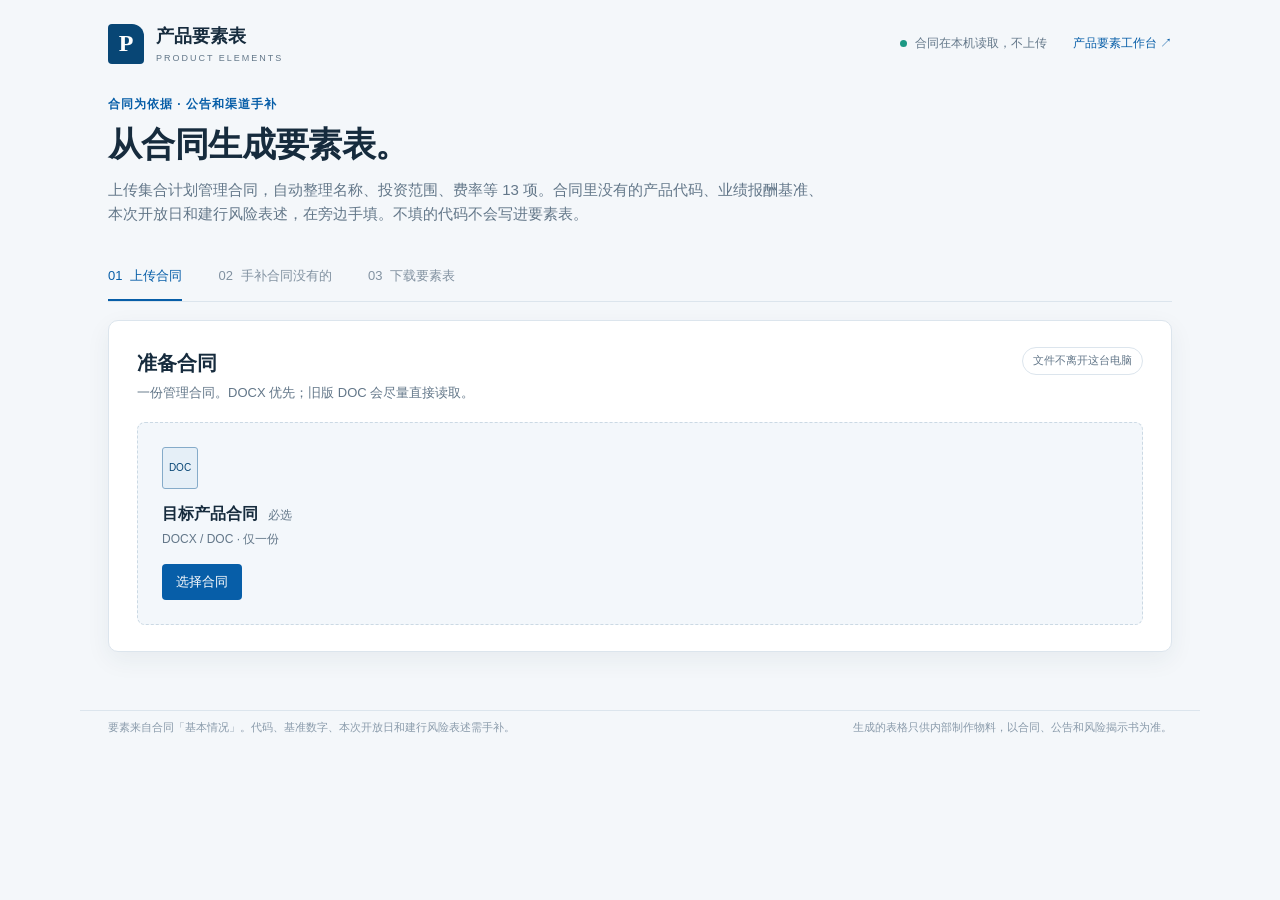
==== index.html @ 9331aba4 "Add a browser page that builds a product element sheet from a contract. Contract fields are read loc" ====
<!DOCTYPE html>
<html lang="zh-CN">
<head>
  <meta charset="utf-8">
  <meta name="viewport" content="width=device-width, initial-scale=1">
  <title>产品要素表</title>
  <link rel="stylesheet" href="styles.css">
</head>
<body>
  <header class="topbar">
    <a class="brand" href="./">
      <span class="brand-mark">P</span>
      <span>产品要素表<small>PRODUCT ELEMENTS</small></span>
    </a>
    <div class="top-meta">
      <span class="local-dot"></span>合同在本机读取，不上传
      <a href="https://wtt982887807.github.io/product-material-web/" target="_blank" rel="noreferrer">产品要素工作台 ↗</a>
    </div>
  </header>
  <main>
    <section class="intro">
      <div>
        <p class="eyebrow">合同为依据 · 公告和渠道手补</p>
        <h1>从合同生成要素表。</h1>
        <p class="intro-copy">上传集合计划管理合同，自动整理名称、投资范围、费率等 13 项。合同里没有的产品代码、业绩报酬基准、本次开放日和建行风险表述，在旁边手填。不填的代码不会写进要素表。</p>
      </div>
    </section>
    <ol class="steps">
      <li class="active"><b>01</b>上传合同</li>
      <li><b>02</b>手补合同没有的</li>
      <li><b>03</b>下载要素表</li>
    </ol>
    <section class="workspace">
      <div class="section-heading">
        <div>
          <h2>准备合同</h2>
          <p>一份管理合同。DOCX 优先；旧版 DOC 会尽量直接读取。</p>
        </div>
        <span class="section-note">文件不离开这台电脑</span>
      </div>
      <div id="drop" class="upload-card">
        <div class="file-icon">DOC</div>
        <h3>目标产品合同 <span class="required">必选</span></h3>
        <p>DOCX / DOC · 仅一份</p>
        <label class="file-button">选择合同<input id="file" type="file" accept=".doc,.docx,application/msword,application/vnd.openxmlformats-officedocument.wordprocessingml.document"></label>
        <div id="file-name" class="file-entry" hidden></div>
      </div>
      <p id="read-error" class="error-line" hidden></p>
    </section>

    <section id="manual" class="workspace manual" hidden>
      <div class="section-heading">
        <div>
          <h2>合同里没有的，在这里补</h2>
          <p>这四项来自要素表使用反馈。留空的产品代码不会出现；基准不填就写「以管理人公告为准」。</p>
        </div>
      </div>
      <div class="manual-grid">
        <label class="field">
          <span>产品代码 <em>选填</em></span>
          <input id="code" inputmode="text" maxlength="25" placeholder="例如 957221，不填则要素表不写代码" autocomplete="off">
          <small>集合计划代码可在 <a href="http://www.gthtzg.com" target="_blank" rel="noreferrer">国泰海通资管网站</a> 的产品页查询。</small>
        </label>
        <fieldset class="field">
          <legend>业绩报酬计提基准</legend>
          <div class="choices" id="perf-mode">
            <label><input type="radio" name="perf" value="single">单一基准</label>
            <label><input type="radio" name="perf" value="tier">阶梯计提（两个基准、两个提取比例）</label>
            <label><input type="radio" name="perf" value="none">不提取</label>
          </div>
          <div id="perf-single" class="number-grid">
            <label>计提基准（%）<input id="b1" inputmode="decimal" placeholder="例如 3 或 4.5"></label>
            <label>提取比例（%）<input id="r1" inputmode="decimal" placeholder="例如 60"></label>
          </div>
          <div id="perf-tier" class="number-grid" hidden>
            <label>第一基准（%）<input id="t1" inputmode="decimal" placeholder="例如 2.05"></label>
            <label>第一档提取比例（%）<input id="p1" inputmode="decimal" placeholder="例如 5"></label>
            <label>第二基准（%）<input id="t2" inputmode="decimal" placeholder="例如 2.35"></label>
            <label>第二档提取比例（%）<input id="p2" inputmode="decimal" placeholder="例如 50"></label>
          </div>
          <small id="perf-hint"></small>
        </fieldset>
        <fieldset class="field">
          <legend>持续营销</legend>
          <label class="check"><input id="ongoing" type="checkbox">这是持营 / 定开产品，需要写本次开放日</label>
          <textarea id="open-date" hidden placeholder="例如 2026/11/23-2026/11/27：11/23-11/24 开放参与和退出，11/25-11/27 仅开放参与"></textarea>
          <small>合同只约定开放规则。具体这一期的日期来自当期公告，不写则开放期只保留合同原文。</small>
        </fieldset>
        <fieldset class="field">
          <legend>风险等级话术</legend>
          <div class="choices">
            <label><input type="radio" name="channel" value="house" checked>我司</label>
            <label><input type="radio" name="channel" value="ccb">建行代销</label>
          </div>
          <small>建行表述为 C1（谨慎型）、C2（稳健型）、C3（平衡型）、C4（进取型）、C5（激进型），从产品等级对应的一档写到 C5。</small>
        </fieldset>
      </div>
      <ul id="notes" class="notes" hidden></ul>
    </section>

    <section id="result" class="workspace" hidden>
      <div class="section-heading">
        <div>
          <h2>产品要素表</h2>
          <p>格子可以直接改。改上面的手填项时，对应行会按新内容重写。</p>
        </div>
        <div class="result-actions">
          <button id="copy" class="secondary-button" type="button">复制全文</button>
          <button id="download" class="primary-button" type="button">下载 Excel</button>
        </div>
      </div>
      <div id="table" class="element-table"></div>
      <p id="copied" class="ok-line" hidden>已复制。</p>
    </section>
  </main>
  <footer>
    <span>要素来自合同「基本情况」。代码、基准数字、本次开放日和建行风险表述需手补。</span>
    <span>生成的表格只供内部制作物料，以合同、公告和风险揭示书为准。</span>
  </footer>
  <script type="module" src="app.js"></script>
</body>
</html>
---- styles.css ----
:root{--ink:#162b3d;--muted:#637789;--blue:#075ea8;--deep:#084675;--line:#dce5ed;--pale:#f4f7fa}
*{box-sizing:border-box}
body{margin:0;background:var(--pale);color:var(--ink);font:15px/1.6 "Segoe UI","Microsoft YaHei",sans-serif}
button,input,textarea{font:inherit}
button{cursor:pointer}
a{color:var(--blue);text-decoration:none}
[hidden]{display:none!important}
.topbar{max-width:1120px;margin:auto;padding:22px 28px;display:flex;align-items:center;justify-content:space-between}
.brand{display:flex;gap:12px;align-items:center;color:var(--ink);font-weight:650;font-size:18px}
.brand-mark{width:36px;height:40px;border-radius:4px 12px 4px 4px;background:var(--deep);color:#fff;display:flex;align-items:center;justify-content:center;font:700 24px Georgia}
.brand small{display:block;font-size:9px;letter-spacing:2px;font-weight:500;color:var(--muted)}
.top-meta{display:flex;align-items:center;gap:8px;color:var(--muted);font-size:12px}
.top-meta a{margin-left:18px}
.local-dot{width:7px;height:7px;border-radius:50%;background:#1b9883}
main{max-width:1120px;margin:auto;padding:8px 28px 40px}
.eyebrow{color:var(--blue);font-size:12px;font-weight:650;letter-spacing:1px;margin:0 0 8px}
h1{font-size:34px;line-height:1.35;margin:0 0 10px;letter-spacing:-.6px}
.intro-copy{max-width:720px;color:var(--muted);margin:0 0 28px}
.steps{display:flex;gap:36px;list-style:none;padding:0;margin:0 0 18px;border-bottom:1px solid var(--line)}
.steps li{padding:12px 0;color:#8292a1;font-size:13px}
.steps .active{color:var(--blue);border-bottom:2px solid var(--blue)}
.steps b{font-weight:500;margin-right:8px}
.workspace{background:#fff;border:1px solid var(--line);border-radius:10px;padding:26px 28px;margin-bottom:18px;box-shadow:0 8px 24px #253d5610}
.section-heading{display:flex;justify-content:space-between;gap:20px;align-items:flex-start;margin-bottom:18px}
h2{font-size:20px;margin:0 0 4px}
.section-heading p,.field small,.notes{color:var(--muted);font-size:13px;margin:0}
.section-note{font-size:11px;color:var(--muted);border:1px solid var(--line);border-radius:20px;padding:4px 10px;white-space:nowrap}
.upload-card{background:#f3f7fb;border:1px dashed #cbd9e4;border-radius:8px;padding:24px;min-height:180px}
.upload-card.dragging{border-color:var(--blue);background:#edf6ff}
.file-icon{width:36px;height:42px;border:1px solid #85abc9;border-radius:3px;background:#e5eff7;color:var(--deep);font-size:10px;display:flex;align-items:center;justify-content:center;margin-bottom:12px}
.upload-card h3{margin:0 0 4px;font-size:16px}
.required,em{color:var(--muted);font-style:normal;font-size:12px;font-weight:400;margin-left:6px}
.upload-card>p{color:var(--muted);font-size:12px;margin:0 0 14px}
.file-button{display:inline-block;background:var(--blue);color:#fff;border-radius:4px;padding:8px 14px;font-size:13px}
input[type=file]{position:absolute;width:1px;height:1px;opacity:0}
.file-entry{margin-top:14px;background:#fff;border:1px solid #e2eaf0;border-radius:4px;padding:8px 10px;font-size:13px}
.manual-grid{display:grid;grid-template-columns:1fr 1fr;gap:16px}
.field{border:1px solid var(--line);border-radius:8px;padding:14px 16px;margin:0;min-width:0}
.field>span,.field legend{font-weight:650;font-size:14px}
.field input[type=text],.field input:not([type=radio]):not([type=checkbox]),.field textarea{width:100%;margin-top:8px;border:1px solid #b9cddd;border-radius:5px;padding:9px 10px;color:var(--ink);background:#fff}
.field textarea{min-height:74px;resize:vertical}
.field small{display:block;margin-top:8px;line-height:1.55}
.choices{display:flex;flex-wrap:wrap;gap:8px 16px;margin:8px 0}
.choices label,.check{font-weight:400;font-size:13px;color:var(--ink)}
.number-grid{display:grid;grid-template-columns:1fr 1fr;gap:10px}
.number-grid label{font-size:12px;color:var(--muted)}
.result-actions{display:flex;gap:10px;flex-shrink:0}
.primary-button,.secondary-button{border-radius:5px;padding:10px 16px;font-size:13px}
.primary-button{background:var(--blue);color:#fff;border:1px solid var(--blue);font-weight:650}
.secondary-button{background:#fff;color:var(--deep);border:1px solid #bdcdda}
.element-table{display:grid;grid-template-columns:148px minmax(0,1fr);border:1px solid var(--line);border-radius:8px;overflow:hidden}
.element-table label{background:#105c8f;color:#fff;font-size:13px;font-weight:650;padding:12px 14px;border-bottom:1px solid #fff;display:flex;align-items:center}
.element-table textarea{width:100%;min-height:52px;border:0;border-bottom:1px solid #fff;background:#e7e9ef;padding:10px 12px;resize:vertical;color:#222;line-height:1.55}
.notes{margin:14px 0 0;padding-left:18px}
.error-line{color:#9b4d28;background:#fff3ed;border-radius:6px;padding:10px 12px;margin:12px 0 0}
.ok-line{color:#13755c;font-size:13px}
footer{max-width:1120px;margin:auto;padding:8px 28px 28px;display:flex;justify-content:space-between;gap:20px;color:#8a9bab;font-size:11px;border-top:1px solid var(--line)}
button:focus-visible,a:focus-visible,input:focus-visible,textarea:focus-visible{outline:2px solid #4095d6;outline-offset:2px}
@media(max-width:800px){
  h1{font-size:28px}
  .manual-grid,.number-grid,footer,.section-heading{display:block}
  .result-actions{margin-top:12px}
  .top-meta a{display:none}
  .element-table{grid-template-columns:1fr}
  footer span{display:block;margin-top:6px}
}
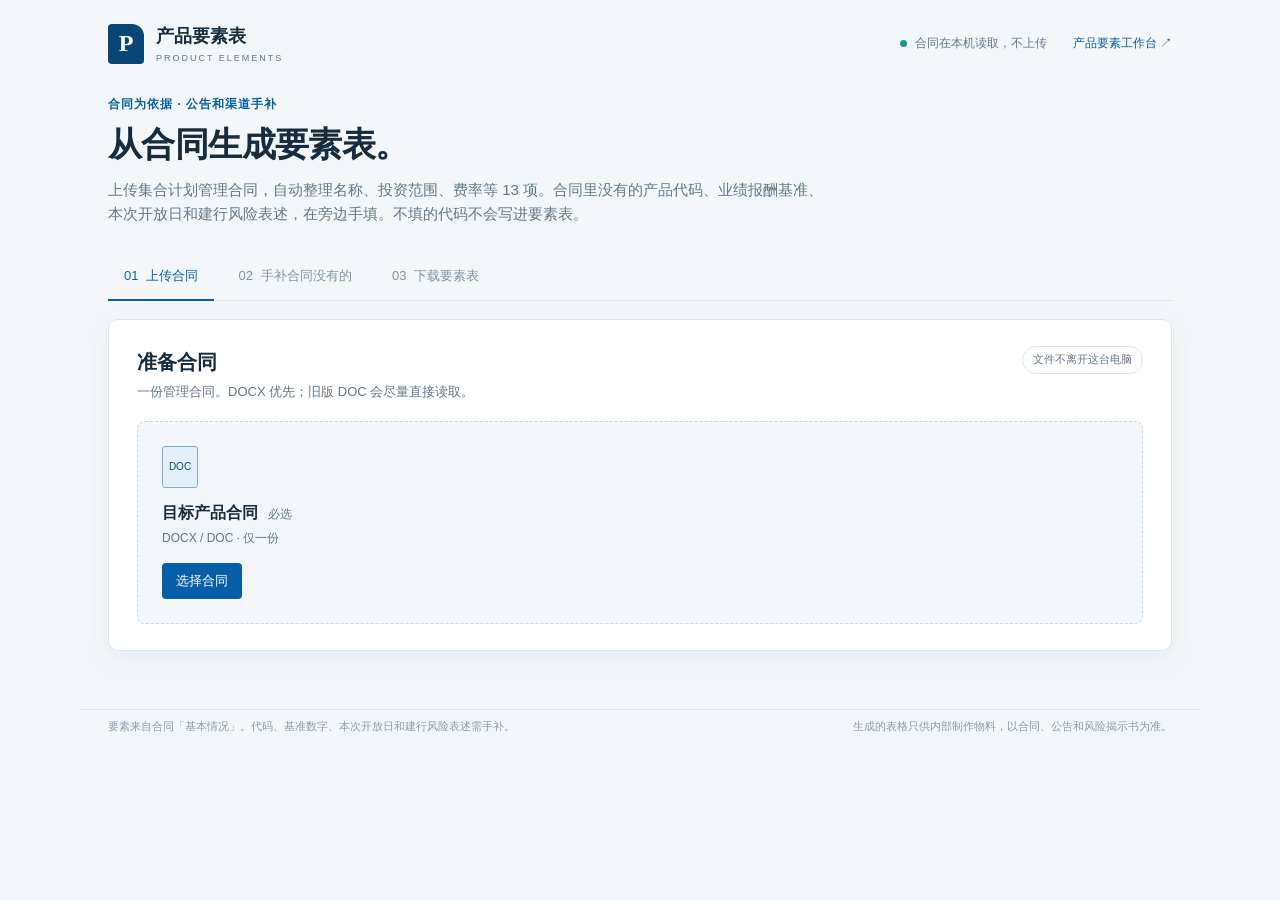
==== commit 296ad39e: "Let the three steps be selected by clicking. Co-authored-by: Cursor <cursoragent@cursor.com>" ====
--- a/index.html
+++ b/index.html
@@ -25,12 +25,12 @@
         <p class="intro-copy">上传集合计划管理合同，自动整理名称、投资范围、费率等 13 项。合同里没有的产品代码、业绩报酬基准、本次开放日和建行风险表述，在旁边手填。不填的代码不会写进要素表。</p>
       </div>
     </section>
-    <ol class="steps">
-      <li class="active"><b>01</b>上传合同</li>
-      <li><b>02</b>手补合同没有的</li>
-      <li><b>03</b>下载要素表</li>
-    </ol>
-    <section class="workspace">
+    <div class="steps" role="tablist">
+      <button type="button" id="step-upload" role="tab" aria-selected="true" aria-controls="upload" data-step="upload" class="active"><b>01</b>上传合同</button>
+      <button type="button" id="step-manual" role="tab" aria-selected="false" aria-controls="manual" data-step="manual"><b>02</b>手补合同没有的</button>
+      <button type="button" id="step-result" role="tab" aria-selected="false" aria-controls="result" data-step="result"><b>03</b>下载要素表</button>
+    </div>
+    <section id="upload" class="workspace">
       <div class="section-heading">
         <div>
           <h2>准备合同</h2>
@@ -64,7 +64,7 @@
         <fieldset class="field">
           <legend>业绩报酬计提基准</legend>
           <div class="choices" id="perf-mode">
-            <label><input type="radio" name="perf" value="single">单一基准</label>
+            <label><input type="radio" name="perf" value="single" checked>单一基准</label>
             <label><input type="radio" name="perf" value="tier">阶梯计提（两个基准、两个提取比例）</label>
             <label><input type="radio" name="perf" value="none">不提取</label>
           </div>
--- a/styles.css
+++ b/styles.css
@@ -16,9 +16,10 @@
 .eyebrow{color:var(--blue);font-size:12px;font-weight:650;letter-spacing:1px;margin:0 0 8px}
 h1{font-size:34px;line-height:1.35;margin:0 0 10px;letter-spacing:-.6px}
 .intro-copy{max-width:720px;color:var(--muted);margin:0 0 28px}
-.steps{display:flex;gap:36px;list-style:none;padding:0;margin:0 0 18px;border-bottom:1px solid var(--line)}
-.steps li{padding:12px 0;color:#8292a1;font-size:13px}
-.steps .active{color:var(--blue);border-bottom:2px solid var(--blue)}
+.steps{display:flex;gap:8px;margin:0 0 18px;border-bottom:1px solid var(--line)}
+.steps button{appearance:none;background:none;border:0;border-bottom:2px solid transparent;margin-bottom:-1px;padding:12px 16px;color:#8292a1;font-size:13px}
+.steps button:hover{color:var(--deep)}
+.steps button.active{color:var(--blue);border-bottom-color:var(--blue)}
 .steps b{font-weight:500;margin-right:8px}
 .workspace{background:#fff;border:1px solid var(--line);border-radius:10px;padding:26px 28px;margin-bottom:18px;box-shadow:0 8px 24px #253d5610}
 .section-heading{display:flex;justify-content:space-between;gap:20px;align-items:flex-start;margin-bottom:18px}
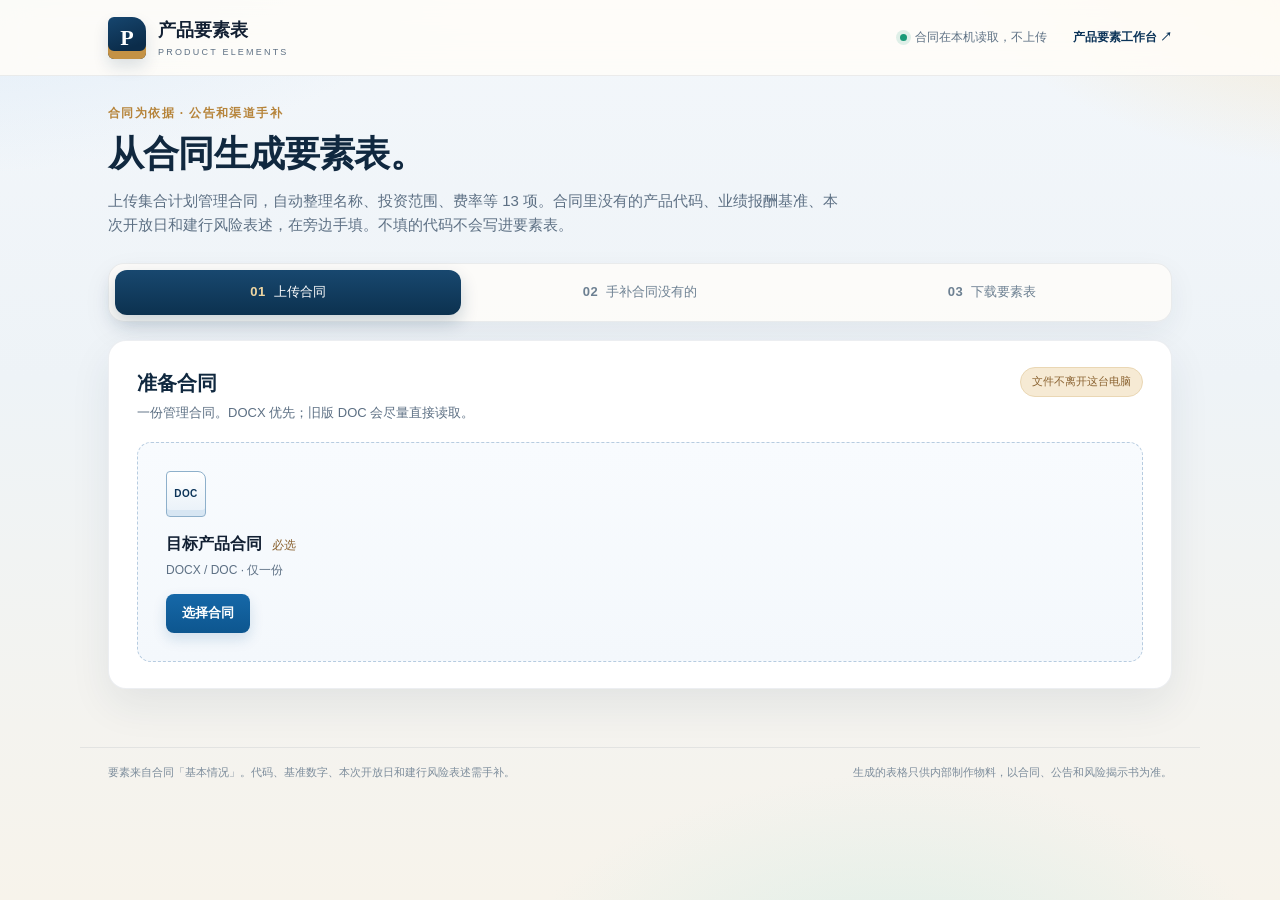
==== commit 528f6f2d: "Refresh the page with a navy and gold palette." ====
--- a/index.html
+++ b/index.html
@@ -8,13 +8,15 @@
 </head>
 <body>
   <header class="topbar">
-    <a class="brand" href="./">
-      <span class="brand-mark">P</span>
-      <span>产品要素表<small>PRODUCT ELEMENTS</small></span>
-    </a>
-    <div class="top-meta">
-      <span class="local-dot"></span>合同在本机读取，不上传
-      <a href="https://wtt982887807.github.io/product-material-web/" target="_blank" rel="noreferrer">产品要素工作台 ↗</a>
+    <div class="topbar-inner">
+      <a class="brand" href="./">
+        <span class="brand-mark">P</span>
+        <span>产品要素表<small>PRODUCT ELEMENTS</small></span>
+      </a>
+      <div class="top-meta">
+        <span class="local-dot"></span>合同在本机读取，不上传
+        <a href="https://wtt982887807.github.io/product-material-web/" target="_blank" rel="noreferrer">产品要素工作台 ↗</a>
+      </div>
     </div>
   </header>
   <main>
--- a/styles.css
+++ b/styles.css
@@ -1,67 +1,177 @@
-:root{--ink:#162b3d;--muted:#637789;--blue:#075ea8;--deep:#084675;--line:#dce5ed;--pale:#f4f7fa}
+:root{
+  --ink:#122033;
+  --muted:#5d7084;
+  --blue:#0d568f;
+  --deep:#0b3358;
+  --gold:#b6843a;
+  --gold-soft:#f6ead4;
+  --line:#d5e1ec;
+  --paper:#fffdf9;
+  --card:#ffffff;
+}
 *{box-sizing:border-box}
-body{margin:0;background:var(--pale);color:var(--ink);font:15px/1.6 "Segoe UI","Microsoft YaHei",sans-serif}
+body{
+  margin:0;
+  min-height:100vh;
+  color:var(--ink);
+  font:15px/1.6 "Segoe UI","PingFang SC","Microsoft YaHei",sans-serif;
+  background:
+    radial-gradient(980px 460px at -8% -12%, #d7e7f6 0%, transparent 62%),
+    radial-gradient(760px 420px at 108% -8%, #f4e4c4 0%, transparent 58%),
+    radial-gradient(640px 360px at 70% 110%, #dceee8 0%, transparent 60%),
+    linear-gradient(180deg, #f3f7fb 0%, #eef3f7 42%, #f7f3eb 100%);
+}
 button,input,textarea{font:inherit}
 button{cursor:pointer}
 a{color:var(--blue);text-decoration:none}
+a:hover{text-decoration:underline}
 [hidden]{display:none!important}
-.topbar{max-width:1120px;margin:auto;padding:22px 28px;display:flex;align-items:center;justify-content:space-between}
-.brand{display:flex;gap:12px;align-items:center;color:var(--ink);font-weight:650;font-size:18px}
-.brand-mark{width:36px;height:40px;border-radius:4px 12px 4px 4px;background:var(--deep);color:#fff;display:flex;align-items:center;justify-content:center;font:700 24px Georgia}
-.brand small{display:block;font-size:9px;letter-spacing:2px;font-weight:500;color:var(--muted)}
+.topbar{
+  position:sticky;
+  top:0;
+  z-index:5;
+  background:rgba(255,253,249,.86);
+  border-bottom:1px solid rgba(18,48,78,.08);
+  backdrop-filter:blur(14px);
+}
+.topbar-inner{max-width:1120px;margin:auto;padding:16px 28px;display:flex;align-items:center;justify-content:space-between}
+.brand{display:flex;gap:12px;align-items:center;color:var(--ink);font-weight:650;font-size:18px;text-decoration:none}
+.brand:hover{text-decoration:none}
+.brand-mark{
+  width:38px;height:42px;border-radius:6px 14px 6px 6px;
+  background:linear-gradient(160deg,#16466f 0%,#0b2c4a 70%);
+  color:#fff;display:flex;align-items:center;justify-content:center;
+  font:700 22px Georgia,serif;
+  box-shadow:inset 0 -8px 0 #c49245, 0 8px 16px #0b2c4a22;
+}
+.brand small{display:block;font-size:9px;letter-spacing:2.2px;font-weight:500;color:var(--muted)}
 .top-meta{display:flex;align-items:center;gap:8px;color:var(--muted);font-size:12px}
-.top-meta a{margin-left:18px}
-.local-dot{width:7px;height:7px;border-radius:50%;background:#1b9883}
-main{max-width:1120px;margin:auto;padding:8px 28px 40px}
-.eyebrow{color:var(--blue);font-size:12px;font-weight:650;letter-spacing:1px;margin:0 0 8px}
-h1{font-size:34px;line-height:1.35;margin:0 0 10px;letter-spacing:-.6px}
-.intro-copy{max-width:720px;color:var(--muted);margin:0 0 28px}
-.steps{display:flex;gap:8px;margin:0 0 18px;border-bottom:1px solid var(--line)}
-.steps button{appearance:none;background:none;border:0;border-bottom:2px solid transparent;margin-bottom:-1px;padding:12px 16px;color:#8292a1;font-size:13px}
-.steps button:hover{color:var(--deep)}
-.steps button.active{color:var(--blue);border-bottom-color:var(--blue)}
-.steps b{font-weight:500;margin-right:8px}
-.workspace{background:#fff;border:1px solid var(--line);border-radius:10px;padding:26px 28px;margin-bottom:18px;box-shadow:0 8px 24px #253d5610}
+.top-meta a{margin-left:18px;color:var(--deep);font-weight:600}
+.local-dot{width:7px;height:7px;border-radius:50%;background:#1a9a78;box-shadow:0 0 0 4px #1a9a7822}
+main{max-width:1120px;margin:auto;padding:28px 28px 40px}
+.eyebrow{color:var(--gold);font-size:12px;font-weight:700;letter-spacing:1.4px;margin:0 0 8px}
+h1{font-size:36px;line-height:1.28;margin:0 0 12px;letter-spacing:-.8px;color:#10283f}
+.intro-copy{max-width:740px;color:var(--muted);margin:0 0 26px}
+.steps{
+  display:flex;gap:6px;margin:0 0 18px;padding:6px;
+  background:rgba(255,253,249,.78);
+  border:1px solid rgba(18,48,78,.08);
+  border-radius:16px;
+  box-shadow:0 10px 28px #1a355010;
+}
+.steps button{
+  appearance:none;flex:1;border:0;border-radius:12px;
+  background:transparent;padding:12px 14px;color:#6d8092;font-size:13px;
+  transition:background .15s,color .15s,box-shadow .15s;
+}
+.steps button:hover{background:#f4f7fb;color:var(--deep)}
+.steps button.active{
+  background:linear-gradient(180deg,#18486f,#0c314f);
+  color:#fff;
+  box-shadow:0 8px 18px #0c314f33;
+}
+.steps button.active:hover{color:#fff}
+.steps b{font-weight:650;margin-right:8px;letter-spacing:.4px}
+.steps button.active b{color:#f0d7a2}
+.workspace{
+  background:var(--card);
+  border:1px solid rgba(18,48,78,.08);
+  border-radius:18px;
+  padding:26px 28px;
+  margin-bottom:18px;
+  box-shadow:0 16px 40px #1a355014;
+}
 .section-heading{display:flex;justify-content:space-between;gap:20px;align-items:flex-start;margin-bottom:18px}
-h2{font-size:20px;margin:0 0 4px}
+h2{font-size:20px;margin:0 0 4px;color:#10283f}
 .section-heading p,.field small,.notes{color:var(--muted);font-size:13px;margin:0}
-.section-note{font-size:11px;color:var(--muted);border:1px solid var(--line);border-radius:20px;padding:4px 10px;white-space:nowrap}
-.upload-card{background:#f3f7fb;border:1px dashed #cbd9e4;border-radius:8px;padding:24px;min-height:180px}
-.upload-card.dragging{border-color:var(--blue);background:#edf6ff}
-.file-icon{width:36px;height:42px;border:1px solid #85abc9;border-radius:3px;background:#e5eff7;color:var(--deep);font-size:10px;display:flex;align-items:center;justify-content:center;margin-bottom:12px}
+.section-note{
+  font-size:11px;color:#8a6230;background:var(--gold-soft);
+  border:1px solid #ead7b4;border-radius:20px;padding:5px 11px;white-space:nowrap;
+}
+.upload-card{
+  background:linear-gradient(180deg,#f8fbfe,#f4f8fc);
+  border:1.5px dashed #b7cce0;border-radius:14px;padding:28px;min-height:190px;
+}
+.upload-card.dragging{border-color:var(--blue);background:#eef6ff}
+.file-icon{
+  width:40px;height:46px;border-radius:4px 8px 4px 4px;
+  background:linear-gradient(180deg,#fff,#e7f0f8);
+  border:1px solid #8eb0cb;color:var(--deep);
+  font-size:10px;font-weight:700;letter-spacing:.4px;
+  display:flex;align-items:center;justify-content:center;margin-bottom:14px;
+  box-shadow:inset 0 -6px 0 #d7e6f3;
+}
 .upload-card h3{margin:0 0 4px;font-size:16px}
-.required,em{color:var(--muted);font-style:normal;font-size:12px;font-weight:400;margin-left:6px}
+.required,em{color:#8a6230;font-style:normal;font-size:12px;font-weight:500;margin-left:6px}
 .upload-card>p{color:var(--muted);font-size:12px;margin:0 0 14px}
-.file-button{display:inline-block;background:var(--blue);color:#fff;border-radius:4px;padding:8px 14px;font-size:13px}
+.file-button{
+  display:inline-block;background:linear-gradient(180deg,#1668a8,#0d568f);color:#fff;
+  border-radius:8px;padding:9px 16px;font-size:13px;font-weight:650;
+  box-shadow:0 6px 14px #0d568f28;
+}
+.file-button:hover{background:linear-gradient(180deg,#1a74b8,#0c4d80)}
 input[type=file]{position:absolute;width:1px;height:1px;opacity:0}
-.file-entry{margin-top:14px;background:#fff;border:1px solid #e2eaf0;border-radius:4px;padding:8px 10px;font-size:13px}
+.file-entry{margin-top:14px;background:#fff;border:1px solid #e2eaf0;border-radius:8px;padding:10px 12px;font-size:13px}
 .manual-grid{display:grid;grid-template-columns:1fr 1fr;gap:16px}
-.field{border:1px solid var(--line);border-radius:8px;padding:14px 16px;margin:0;min-width:0}
-.field>span,.field legend{font-weight:650;font-size:14px}
-.field input[type=text],.field input:not([type=radio]):not([type=checkbox]),.field textarea{width:100%;margin-top:8px;border:1px solid #b9cddd;border-radius:5px;padding:9px 10px;color:var(--ink);background:#fff}
+.field{
+  border:1px solid #e3ebf2;border-radius:14px;padding:16px 16px 14px;margin:0;min-width:0;
+  background:linear-gradient(180deg,#fff,#fbfcfe);
+}
+.field>span,.field legend{font-weight:650;font-size:14px;color:#16324c}
+.field input[type=text],.field input:not([type=radio]):not([type=checkbox]),.field textarea{
+  width:100%;margin-top:8px;border:1px solid #c5d5e4;border-radius:8px;padding:10px 12px;
+  color:var(--ink);background:#fff;
+}
+.field input:focus,.field textarea:focus{border-color:#7eafd4;box-shadow:0 0 0 3px #0d568f14}
 .field textarea{min-height:74px;resize:vertical}
 .field small{display:block;margin-top:8px;line-height:1.55}
-.choices{display:flex;flex-wrap:wrap;gap:8px 16px;margin:8px 0}
+.choices{display:flex;flex-wrap:wrap;gap:8px 14px;margin:10px 0}
 .choices label,.check{font-weight:400;font-size:13px;color:var(--ink)}
+input[type=radio],input[type=checkbox]{accent-color:#0d568f}
 .number-grid{display:grid;grid-template-columns:1fr 1fr;gap:10px}
 .number-grid label{font-size:12px;color:var(--muted)}
 .result-actions{display:flex;gap:10px;flex-shrink:0}
-.primary-button,.secondary-button{border-radius:5px;padding:10px 16px;font-size:13px}
-.primary-button{background:var(--blue);color:#fff;border:1px solid var(--blue);font-weight:650}
-.secondary-button{background:#fff;color:var(--deep);border:1px solid #bdcdda}
-.element-table{display:grid;grid-template-columns:148px minmax(0,1fr);border:1px solid var(--line);border-radius:8px;overflow:hidden}
-.element-table label{background:#105c8f;color:#fff;font-size:13px;font-weight:650;padding:12px 14px;border-bottom:1px solid #fff;display:flex;align-items:center}
-.element-table textarea{width:100%;min-height:52px;border:0;border-bottom:1px solid #fff;background:#e7e9ef;padding:10px 12px;resize:vertical;color:#222;line-height:1.55}
+.primary-button,.secondary-button{border-radius:8px;padding:10px 16px;font-size:13px}
+.primary-button{
+  background:linear-gradient(180deg,#1668a8,#0d568f);color:#fff;border:0;font-weight:650;
+  box-shadow:0 6px 14px #0d568f28;
+}
+.primary-button:hover:not(:disabled){background:linear-gradient(180deg,#1a74b8,#0c4d80)}
+.secondary-button{background:#fff;color:var(--deep);border:1px solid #c5d3e0}
+.secondary-button:hover:not(:disabled){background:#f6f9fc}
+button:disabled{opacity:.45;cursor:not-allowed}
+.element-table{
+  display:grid;grid-template-columns:168px minmax(0,1fr);
+  border:1px solid #d7e3ee;border-radius:14px;overflow:hidden;
+}
+.element-table label{
+  background:linear-gradient(180deg,#16466f,#0e3556);color:#fff;font-size:13px;font-weight:650;
+  padding:12px 14px;border-bottom:1px solid rgba(255,255,255,.12);display:flex;align-items:center;
+}
+.element-table textarea{
+  width:100%;min-height:52px;border:0;border-bottom:1px solid #efe8dc;
+  background:#fbf7f1;padding:10px 12px;resize:vertical;color:#243140;line-height:1.55;
+}
+.element-table textarea:focus{background:#fff;outline:none;box-shadow:inset 3px 0 0 var(--gold)}
+.element-table>.section-heading{
+  grid-column:1 / -1;display:block;margin:0;padding:36px 24px;text-align:center;
+  color:var(--muted);background:#fbf7f1;font-size:14px;
+}
 .notes{margin:14px 0 0;padding-left:18px}
-.error-line{color:#9b4d28;background:#fff3ed;border-radius:6px;padding:10px 12px;margin:12px 0 0}
+.error-line{color:#9b4d28;background:#fff3ed;border:1px solid #f0d2c4;border-radius:10px;padding:10px 12px;margin:12px 0 0}
 .ok-line{color:#13755c;font-size:13px}
-footer{max-width:1120px;margin:auto;padding:8px 28px 28px;display:flex;justify-content:space-between;gap:20px;color:#8a9bab;font-size:11px;border-top:1px solid var(--line)}
+footer{
+  max-width:1120px;margin:auto;padding:16px 28px 32px;display:flex;justify-content:space-between;gap:20px;
+  color:#7d8d9c;font-size:11px;border-top:1px solid rgba(18,48,78,.08);
+}
 button:focus-visible,a:focus-visible,input:focus-visible,textarea:focus-visible{outline:2px solid #4095d6;outline-offset:2px}
 @media(max-width:800px){
   h1{font-size:28px}
   .manual-grid,.number-grid,footer,.section-heading{display:block}
   .result-actions{margin-top:12px}
   .top-meta a{display:none}
+  .steps{flex-direction:column}
   .element-table{grid-template-columns:1fr}
+  .section-note{display:inline-block;margin-top:10px}
   footer span{display:block;margin-top:6px}
 }
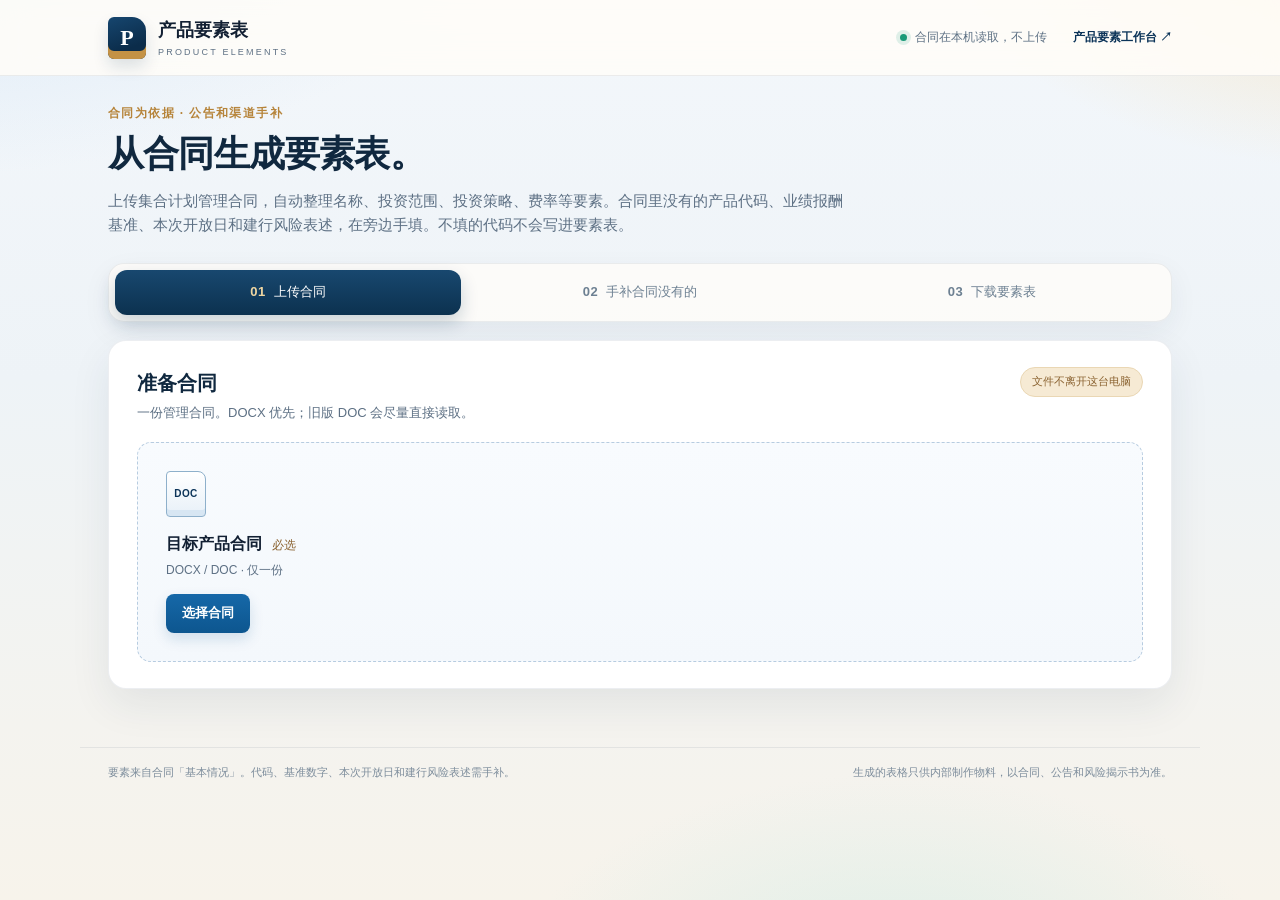
==== commit ba01ce45: "Fill opening terms, first amount, and investment strategy from newer contracts. Co-authored-by: Curs" ====
--- a/index.html
+++ b/index.html
@@ -24,7 +24,7 @@
       <div>
         <p class="eyebrow">合同为依据 · 公告和渠道手补</p>
         <h1>从合同生成要素表。</h1>
-        <p class="intro-copy">上传集合计划管理合同，自动整理名称、投资范围、费率等 13 项。合同里没有的产品代码、业绩报酬基准、本次开放日和建行风险表述，在旁边手填。不填的代码不会写进要素表。</p>
+        <p class="intro-copy">上传集合计划管理合同，自动整理名称、投资范围、投资策略、费率等要素。合同里没有的产品代码、业绩报酬基准、本次开放日和建行风险表述，在旁边手填。不填的代码不会写进要素表。</p>
       </div>
     </section>
     <div class="steps" role="tablist">
@@ -113,6 +113,7 @@
       </div>
       <div id="table" class="element-table"></div>
       <p id="copied" class="ok-line" hidden>已复制。</p>
+      <p id="download-note" class="ok-line" hidden></p>
     </section>
   </main>
   <footer>
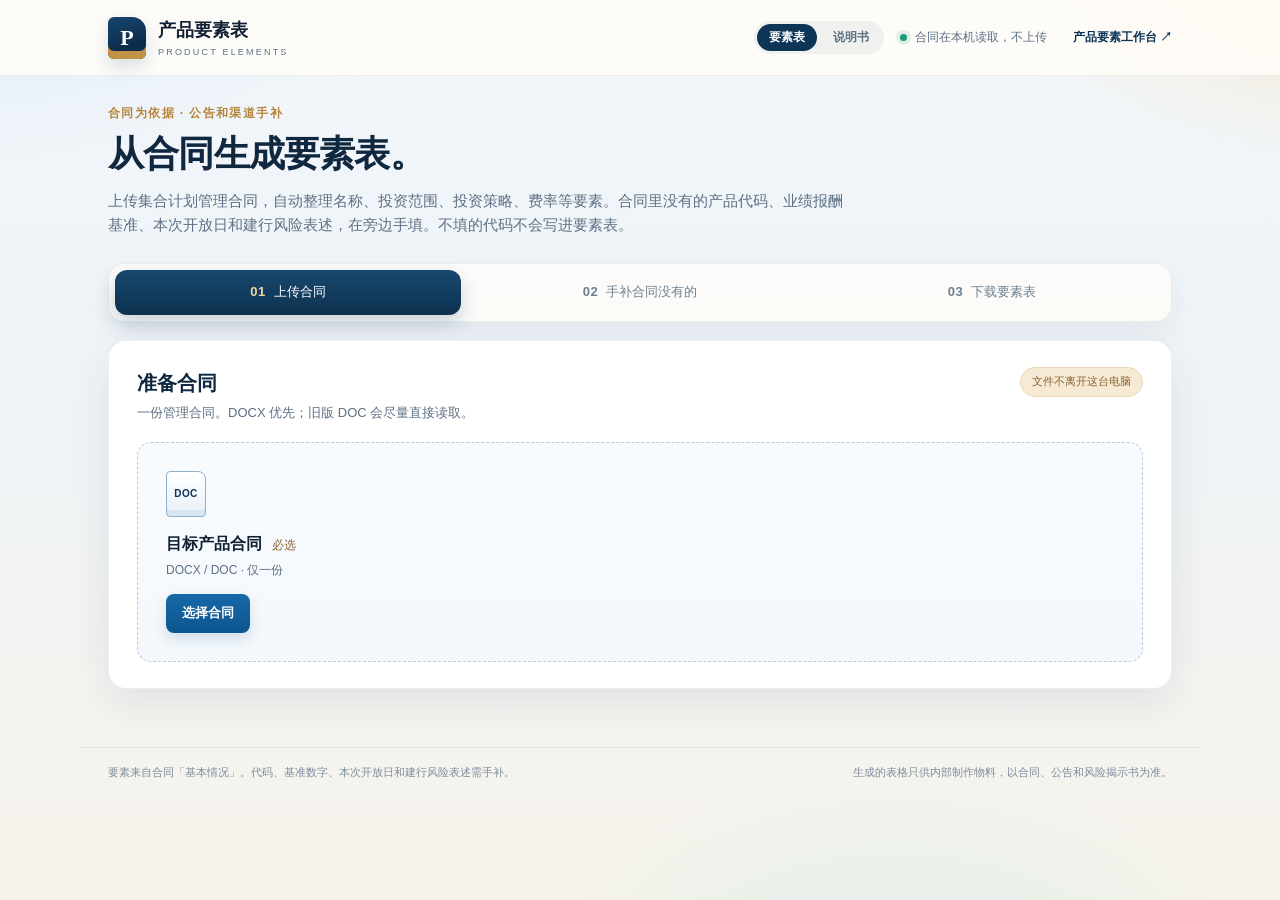
==== commit b17dc1fa: "Add a 单一/集合 prospectus page next to the element sheet. Colleagues can switch plan type, upload a man" ====
--- a/index.html
+++ b/index.html
@@ -14,6 +14,10 @@
         <span>产品要素表<small>PRODUCT ELEMENTS</small></span>
       </a>
       <div class="top-meta">
+        <nav class="site-nav">
+          <a href="./" aria-current="page">要素表</a>
+          <a href="./shuoming/">说明书</a>
+        </nav>
         <span class="local-dot"></span>合同在本机读取，不上传
         <a href="https://wtt982887807.github.io/product-material-web/" target="_blank" rel="noreferrer">产品要素工作台 ↗</a>
       </div>
--- a/styles.css
+++ b/styles.css
@@ -47,6 +47,10 @@
 .brand small{display:block;font-size:9px;letter-spacing:2.2px;font-weight:500;color:var(--muted)}
 .top-meta{display:flex;align-items:center;gap:8px;color:var(--muted);font-size:12px}
 .top-meta a{margin-left:18px;color:var(--deep);font-weight:600}
+.site-nav{display:flex;gap:4px;margin-right:8px;padding:3px;background:rgba(18,48,78,.06);border-radius:999px}
+.site-nav a{margin:0!important;padding:4px 12px;border-radius:999px;color:var(--muted);font-weight:650;font-size:12px;text-decoration:none}
+.site-nav a:hover{text-decoration:none}
+.site-nav a[aria-current="page"]{background:#0d3556;color:#fff}
 .local-dot{width:7px;height:7px;border-radius:50%;background:#1a9a78;box-shadow:0 0 0 4px #1a9a7822}
 main{max-width:1120px;margin:auto;padding:28px 28px 40px}
 .eyebrow{color:var(--gold);font-size:12px;font-weight:700;letter-spacing:1.4px;margin:0 0 8px}
